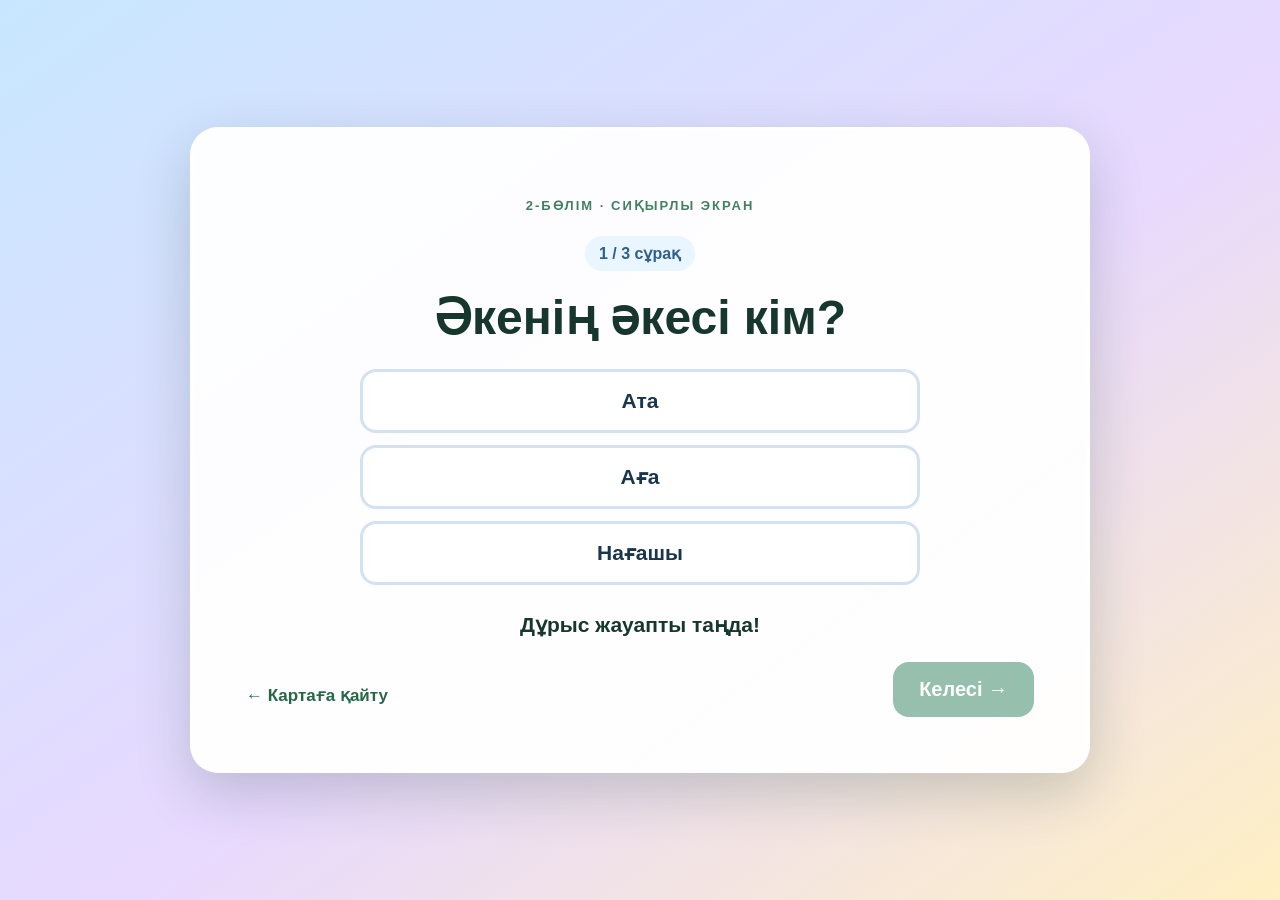
==== magic_forest_demo/quiz.html @ 9e1d38df "Add files via upload" ====
<!DOCTYPE html>
<html lang="kk">
<head>
<meta charset="UTF-8"><meta name="viewport" content="width=device-width, initial-scale=1">
<title>Сиқырлы орман — Сұрақтар</title><link rel="stylesheet" href="style.css">
</head>
<body>
<main class="scene quiz-scene">
  <div class="card wide">
    <p class="eyebrow">2-БӨЛІМ · СИҚЫРЛЫ ЭКРАН</p>
    <div id="progress" class="progress">1 / 3 сұрақ</div>
    <h1 id="question">Әкенің әкесі кім?</h1>
    <div id="answers" class="answers"></div>
    <p id="feedback" class="feedback" aria-live="polite">Дұрыс жауапты таңда!</p>
    <div class="actions">
      <a class="back" href="map.html">← Картаға қайту</a>
      <button id="next" class="button" disabled>Келесі →</button>
    </div>
  </div>
</main>
<script>
const questions = [
  {q:"Әкенің әкесі кім?", a:["Ата","Аға","Нағашы"], correct:0},
  {q:"Ананың анасы кім?", a:["Әпке","Нағашы әже","Іні"], correct:1},
  {q:"Өзіңнен үлкен ұл бала кім?", a:["Іні","Ата","Аға"], correct:2}
];
let current = 0, answered = false, score = 0;
const questionEl = document.getElementById("question");
const answersEl = document.getElementById("answers");
const feedbackEl = document.getElementById("feedback");
const progressEl = document.getElementById("progress");
const nextBtn = document.getElementById("next");

function render() {
  answered = false;
  const item = questions[current];
  progressEl.textContent = `${current + 1} / ${questions.length} сұрақ`;
  questionEl.textContent = item.q;
  feedbackEl.textContent = "Дұрыс жауапты таңда!";
  feedbackEl.className = "feedback";
  answersEl.innerHTML = "";
  nextBtn.disabled = true;
  nextBtn.textContent = current === questions.length - 1 ? "Нәтиже →" : "Келесі →";
  item.a.forEach((answer, index) => {
    const button = document.createElement("button");
    button.className = "answer";
    button.textContent = answer;
    button.onclick = () => choose(index, button);
    answersEl.appendChild(button);
  });
}
function choose(index, button) {
  if (answered) return;
  answered = true;
  const item = questions[current];
  [...answersEl.children].forEach((b, i) => {
    b.disabled = true;
    if (i === item.correct) b.classList.add("correct");
  });
  if (index === item.correct) {
    score++;
    feedbackEl.textContent = "Дұрыс! Қақпа жарқырап ашылды ✨";
    feedbackEl.className = "feedback good";
  } else {
    button.classList.add("wrong");
    feedbackEl.textContent = "Тағы бір рет ойлан! Жасыл түспен дұрыс жауап көрсетілді.";
    feedbackEl.className = "feedback bad";
  }
  nextBtn.disabled = false;
}
nextBtn.onclick = () => {
  if (current < questions.length - 1) {
    current++;
    render();
  } else {
    questionEl.textContent = `Жарайсың! Нәтиже: ${score} / ${questions.length}`;
    progressEl.textContent = "Сынақ аяқталды";
    answersEl.innerHTML = '<div class="finish">🏆 Достық еліне тағы бір қадам!</div>';
    feedbackEl.textContent = "Картаны ашып, басқа сынақтарды күте аласың.";
    feedbackEl.className = "feedback good";
    nextBtn.textContent = "Картаға оралу";
    nextBtn.onclick = () => location.href = "map.html";
  }
};
render();
</script>
</body>
</html>
---- magic_forest_demo/style.css ----
* { box-sizing: border-box; }
:root { font-family: "Trebuchet MS", Arial, sans-serif; color: #17372c; }
body { margin: 0; min-height: 100vh; }
.scene {
  min-height: 100vh; display: grid; place-items: center; padding: 24px;
  background: linear-gradient(135deg, #c6f0d2, #e9f7c8 48%, #b5e6df);
}
.forest { background: linear-gradient(145deg, #124d3b, #23704c 50%, #b6dca0); }
.map-scene { background: linear-gradient(145deg, #d8f0bd, #a9d8b3 55%, #f7e9b7); }
.quiz-scene { background: linear-gradient(145deg, #c8e7ff, #e8d9ff 55%, #fff0c4); }
.card {
  width: min(720px, 100%); padding: clamp(24px, 5vw, 52px); text-align: center;
  background: rgba(255,255,255,.94); border: 4px solid rgba(255,255,255,.75);
  border-radius: 28px; box-shadow: 0 20px 55px rgba(20,55,40,.2);
}
.card.wide { width: min(900px, 100%); }
.emoji { font-size: clamp(48px, 9vw, 84px); margin-bottom: 8px; }
.eyebrow { font-size: 13px; letter-spacing: 2px; font-weight: 800; color: #43805e; }
h1 { font-size: clamp(30px, 5vw, 48px); line-height: 1.12; margin: 12px 0; }
p { font-size: clamp(17px, 2.3vw, 21px); line-height: 1.5; }
.button {
  display: inline-block; border: 0; border-radius: 16px; padding: 16px 26px;
  background: #18734d; color: white; text-decoration: none; font-size: 20px;
  font-weight: 800; cursor: pointer; margin-top: 14px; box-shadow: 0 5px 0 #0d5135;
}
.button:hover { background: #105c3c; transform: translateY(-1px); }
.button:disabled { opacity: .45; cursor: not-allowed; box-shadow: none; }
.choices { display: grid; grid-template-columns: repeat(3, 1fr); gap: 14px; margin: 28px 0; }
.tile {
  display: flex; flex-direction: column; align-items: center; justify-content: center; gap: 10px;
  min-height: 180px; padding: 18px 12px; border: 3px solid #d8ead9; border-radius: 20px;
  background: #f7fff4; color: #17372c; text-decoration: none; font: inherit; cursor: pointer;
}
.tile span { font-size: 42px; }
.tile strong { font-size: 18px; }
.tile small { font-size: 14px; line-height: 1.3; }
.tile:hover { border-color: #4aab72; transform: translateY(-3px); }
.tile.locked { background: #f0f0e9; color: #65736a; }
.back { display: inline-block; color: #276746; font-size: 17px; font-weight: 700; text-decoration: none; margin-top: 12px; }
.progress { display: inline-block; padding: 8px 14px; background: #e9f5ff; border-radius: 999px; font-weight: 800; color: #315f88; margin: 8px 0; }
.answers { display: grid; grid-template-columns: 1fr; gap: 12px; margin: 24px auto; max-width: 560px; }
.answer { padding: 17px 20px; min-height: 60px; border: 3px solid #d4e1f1; border-radius: 16px; background: white; font-size: 21px; font-weight: 700; cursor: pointer; color: #19364c; }
.answer:hover:not(:disabled) { border-color: #679ee0; background: #f4f9ff; }
.answer:disabled { cursor: default; }
.answer.correct { background: #d8f8df; border-color: #38a65b; }
.answer.wrong { background: #ffe0df; border-color: #d85a56; }
.feedback { min-height: 32px; font-weight: 700; }
.feedback.good { color: #16723c; }
.feedback.bad { color: #a53830; }
.actions { display: flex; justify-content: space-between; align-items: center; gap: 16px; flex-wrap: wrap; }
.actions .button { margin: 0; }
.finish { padding: 28px; border-radius: 20px; background: #fff6cf; font-size: 25px; font-weight: 800; }
@media (max-width: 650px) {
  .choices { grid-template-columns: 1fr; }
  .tile { min-height: 130px; }
  .actions { justify-content: center; }
}
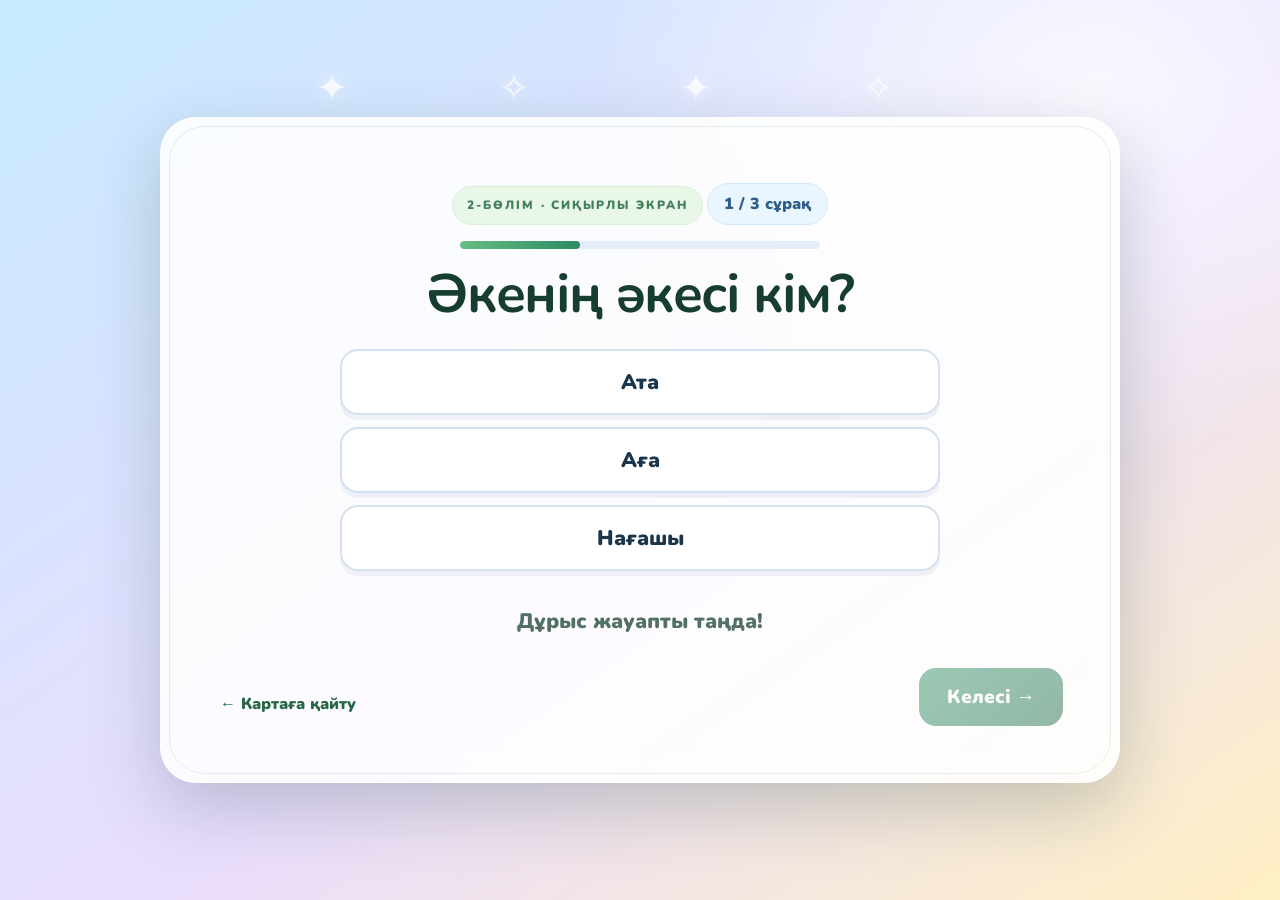
==== commit 8729576a: "Add files via upload" ====
--- a/magic_forest_demo/quiz.html
+++ b/magic_forest_demo/quiz.html
@@ -9,6 +9,7 @@
   <div class="card wide">
     <p class="eyebrow">2-БӨЛІМ · СИҚЫРЛЫ ЭКРАН</p>
     <div id="progress" class="progress">1 / 3 сұрақ</div>
+    <div class="progress-track" aria-hidden="true"><span id="progressFill"></span></div>
     <h1 id="question">Әкенің әкесі кім?</h1>
     <div id="answers" class="answers"></div>
     <p id="feedback" class="feedback" aria-live="polite">Дұрыс жауапты таңда!</p>
@@ -29,12 +30,14 @@
 const answersEl = document.getElementById("answers");
 const feedbackEl = document.getElementById("feedback");
 const progressEl = document.getElementById("progress");
+const progressFill = document.getElementById("progressFill");
 const nextBtn = document.getElementById("next");
 
 function render() {
   answered = false;
   const item = questions[current];
   progressEl.textContent = `${current + 1} / ${questions.length} сұрақ`;
+  progressFill.style.width = `${((current + 1) / questions.length) * 100}%`;
   questionEl.textContent = item.q;
   feedbackEl.textContent = "Дұрыс жауапты таңда!";
   feedbackEl.className = "feedback";
@@ -75,7 +78,8 @@
   } else {
     questionEl.textContent = `Жарайсың! Нәтиже: ${score} / ${questions.length}`;
     progressEl.textContent = "Сынақ аяқталды";
-    answersEl.innerHTML = '<div class="finish">🏆 Достық еліне тағы бір қадам!</div>';
+    progressFill.style.width = "100%";
+    answersEl.innerHTML = `<div class="finish">🏆 Достық еліне тағы бір қадам!<br><span style="display:inline-block;margin-top:10px;font-size:18px;color:#846a20">Сенің нәтижең: ${score} / ${questions.length}</span></div>`;
     feedbackEl.textContent = "Картаны ашып, басқа сынақтарды күте аласың.";
     feedbackEl.className = "feedback good";
     nextBtn.textContent = "Картаға оралу";
--- a/magic_forest_demo/style.css
+++ b/magic_forest_demo/style.css
@@ -1,57 +1,299 @@
+@import url('https://fonts.googleapis.com/css2?family=Nunito:wght@400;600;700;800;900&display=swap');
+
 * { box-sizing: border-box; }
-:root { font-family: "Trebuchet MS", Arial, sans-serif; color: #17372c; }
-body { margin: 0; min-height: 100vh; }
+:root {
+  font-family: "Nunito", "Trebuchet MS", Arial, sans-serif;
+  color: #193d32;
+  font-synthesis: none;
+  --green: #176b4b;
+  --deep-green: #104c39;
+  --mint: #d9f6d8;
+  --gold: #ffd66b;
+  --shadow: 0 24px 70px rgba(18, 54, 41, .22);
+}
+html { min-height: 100%; }
+body {
+  margin: 0;
+  min-height: 100vh;
+  overflow-x: hidden;
+  background: #e7f7d9;
+}
+body::before, body::after {
+  content: "";
+  position: fixed;
+  z-index: 0;
+  pointer-events: none;
+  border-radius: 50%;
+  filter: blur(2px);
+  opacity: .5;
+}
+body::before {
+  width: 360px; height: 360px; top: -130px; left: -100px;
+  background: radial-gradient(circle, #fff4ad 0, #fff4ad 15%, transparent 70%);
+  animation: floatGlow 9s ease-in-out infinite alternate;
+}
+body::after {
+  width: 420px; height: 420px; right: -170px; bottom: -190px;
+  background: radial-gradient(circle, #a5e7c5 0, #a5e7c5 20%, transparent 70%);
+  animation: floatGlow 11s ease-in-out infinite alternate-reverse;
+}
 .scene {
-  min-height: 100vh; display: grid; place-items: center; padding: 24px;
-  background: linear-gradient(135deg, #c6f0d2, #e9f7c8 48%, #b5e6df);
-}
-.forest { background: linear-gradient(145deg, #124d3b, #23704c 50%, #b6dca0); }
-.map-scene { background: linear-gradient(145deg, #d8f0bd, #a9d8b3 55%, #f7e9b7); }
-.quiz-scene { background: linear-gradient(145deg, #c8e7ff, #e8d9ff 55%, #fff0c4); }
+  position: relative;
+  z-index: 1;
+  isolation: isolate;
+  min-height: 100vh;
+  display: grid;
+  place-items: center;
+  padding: clamp(16px, 4vw, 42px);
+  overflow: hidden;
+  background: linear-gradient(135deg, #d6f5d8 0%, #f4f9c9 48%, #bcebdc 100%);
+}
+.scene::before {
+  content: "✦      ✧           ✦      ✧";
+  position: absolute;
+  top: 7%; left: 5%; right: 5%;
+  text-align: center;
+  color: rgba(255,255,255,.8);
+  letter-spacing: clamp(12px, 6vw, 70px);
+  font-size: clamp(20px, 4vw, 38px);
+  text-shadow: 0 0 18px rgba(255,255,255,.8);
+  animation: twinkle 3s ease-in-out infinite alternate;
+  pointer-events: none;
+}
+.forest {
+  background:
+    radial-gradient(ellipse at 15% 85%, rgba(121, 210, 121, .42), transparent 36%),
+    radial-gradient(ellipse at 90% 15%, rgba(255, 231, 139, .28), transparent 34%),
+    linear-gradient(145deg, #0d4938, #176447 48%, #78b979);
+}
+.forest::after {
+  content: "🌲     🌿      🌳        🍄       🌲";
+  position: absolute; bottom: 1%; left: 0; right: 0;
+  text-align: center; font-size: clamp(24px, 5vw, 52px);
+  opacity: .5; letter-spacing: clamp(0px, 2vw, 24px);
+  animation: forestSway 5s ease-in-out infinite alternate;
+  pointer-events: none;
+}
+.map-scene {
+  background:
+    radial-gradient(ellipse at 10% 10%, rgba(255,255,255,.65), transparent 30%),
+    linear-gradient(145deg, #dff6b9, #b0e2bf 55%, #fff0b9);
+}
+.quiz-scene {
+  background:
+    radial-gradient(ellipse at 85% 10%, rgba(255,255,255,.8), transparent 32%),
+    linear-gradient(145deg, #c7ebff, #e9ddff 55%, #fff0c4);
+}
 .card {
-  width: min(720px, 100%); padding: clamp(24px, 5vw, 52px); text-align: center;
-  background: rgba(255,255,255,.94); border: 4px solid rgba(255,255,255,.75);
-  border-radius: 28px; box-shadow: 0 20px 55px rgba(20,55,40,.2);
-}
-.card.wide { width: min(900px, 100%); }
-.emoji { font-size: clamp(48px, 9vw, 84px); margin-bottom: 8px; }
-.eyebrow { font-size: 13px; letter-spacing: 2px; font-weight: 800; color: #43805e; }
-h1 { font-size: clamp(30px, 5vw, 48px); line-height: 1.12; margin: 12px 0; }
-p { font-size: clamp(17px, 2.3vw, 21px); line-height: 1.5; }
+  position: relative;
+  width: min(740px, 100%);
+  padding: clamp(25px, 5vw, 56px);
+  text-align: center;
+  background: rgba(255,255,255,.88);
+  border: 1px solid rgba(255,255,255,.95);
+  border-radius: clamp(24px, 4vw, 36px);
+  box-shadow: var(--shadow), inset 0 1px 0 rgba(255,255,255,.95);
+  backdrop-filter: blur(14px);
+  animation: cardIn .75s cubic-bezier(.2,.8,.2,1) both;
+}
+.card::before {
+  content: "";
+  position: absolute; inset: 8px;
+  border: 1px solid rgba(66, 143, 93, .13);
+  border-radius: inherit;
+  pointer-events: none;
+}
+.card.wide { width: min(960px, 100%); }
+.emoji {
+  font-size: clamp(58px, 10vw, 100px);
+  margin-bottom: 10px;
+  filter: drop-shadow(0 12px 12px rgba(17, 65, 43, .15));
+  animation: bob 3.4s ease-in-out infinite;
+}
+.eyebrow {
+  display: inline-flex;
+  align-items: center;
+  justify-content: center;
+  gap: 8px;
+  font-size: 12px;
+  letter-spacing: 2.1px;
+  font-weight: 900;
+  color: #43805e;
+  background: #e9f7e8;
+  border: 1px solid #d8efd7;
+  border-radius: 999px;
+  padding: 9px 14px;
+}
+h1 {
+  font-size: clamp(32px, 5.3vw, 54px);
+  line-height: 1.08;
+  letter-spacing: -1.4px;
+  margin: 16px 0;
+  color: #163d2f;
+}
+p { font-size: clamp(17px, 2.3vw, 21px); line-height: 1.6; }
+.card > p:not(.eyebrow) { color: #527064; }
 .button {
-  display: inline-block; border: 0; border-radius: 16px; padding: 16px 26px;
-  background: #18734d; color: white; text-decoration: none; font-size: 20px;
-  font-weight: 800; cursor: pointer; margin-top: 14px; box-shadow: 0 5px 0 #0d5135;
-}
-.button:hover { background: #105c3c; transform: translateY(-1px); }
+  display: inline-flex;
+  align-items: center;
+  justify-content: center;
+  gap: 10px;
+  border: 0;
+  border-radius: 17px;
+  padding: 16px 28px;
+  background: linear-gradient(135deg, #21885a, #126342);
+  color: white;
+  text-decoration: none;
+  font: inherit;
+  font-size: 19px;
+  font-weight: 900;
+  cursor: pointer;
+  margin-top: 14px;
+  box-shadow: 0 6px 0 #0b4b32, 0 12px 24px rgba(19, 104, 66, .2);
+  transition: transform .2s ease, box-shadow .2s ease, filter .2s ease;
+}
+.button:hover:not(:disabled) {
+  transform: translateY(-3px);
+  box-shadow: 0 9px 0 #0b4b32, 0 17px 30px rgba(19, 104, 66, .24);
+  filter: brightness(1.06);
+}
+.button:active:not(:disabled) { transform: translateY(2px); box-shadow: 0 3px 0 #0b4b32; }
+.button:focus-visible, .tile:focus-visible, .answer:focus-visible, .back:focus-visible {
+  outline: 4px solid #f4bf3e;
+  outline-offset: 4px;
+}
 .button:disabled { opacity: .45; cursor: not-allowed; box-shadow: none; }
-.choices { display: grid; grid-template-columns: repeat(3, 1fr); gap: 14px; margin: 28px 0; }
+.choices {
+  display: grid;
+  grid-template-columns: repeat(3, minmax(0, 1fr));
+  gap: 16px;
+  margin: 30px 0;
+}
 .tile {
-  display: flex; flex-direction: column; align-items: center; justify-content: center; gap: 10px;
-  min-height: 180px; padding: 18px 12px; border: 3px solid #d8ead9; border-radius: 20px;
-  background: #f7fff4; color: #17372c; text-decoration: none; font: inherit; cursor: pointer;
-}
-.tile span { font-size: 42px; }
-.tile strong { font-size: 18px; }
-.tile small { font-size: 14px; line-height: 1.3; }
-.tile:hover { border-color: #4aab72; transform: translateY(-3px); }
-.tile.locked { background: #f0f0e9; color: #65736a; }
-.back { display: inline-block; color: #276746; font-size: 17px; font-weight: 700; text-decoration: none; margin-top: 12px; }
-.progress { display: inline-block; padding: 8px 14px; background: #e9f5ff; border-radius: 999px; font-weight: 800; color: #315f88; margin: 8px 0; }
-.answers { display: grid; grid-template-columns: 1fr; gap: 12px; margin: 24px auto; max-width: 560px; }
-.answer { padding: 17px 20px; min-height: 60px; border: 3px solid #d4e1f1; border-radius: 16px; background: white; font-size: 21px; font-weight: 700; cursor: pointer; color: #19364c; }
-.answer:hover:not(:disabled) { border-color: #679ee0; background: #f4f9ff; }
+  position: relative;
+  display: flex;
+  flex-direction: column;
+  align-items: center;
+  justify-content: center;
+  gap: 11px;
+  min-height: 190px;
+  padding: 22px 14px;
+  border: 2px solid #d8ead9;
+  border-radius: 24px;
+  background: linear-gradient(160deg, #ffffff, #f3fff0);
+  color: #17372c;
+  text-decoration: none;
+  font: inherit;
+  cursor: pointer;
+  box-shadow: 0 8px 18px rgba(38, 91, 58, .07);
+  transition: transform .25s ease, border-color .25s ease, box-shadow .25s ease;
+  overflow: hidden;
+}
+.tile::before {
+  content: "";
+  position: absolute; top: -70%; left: -60%;
+  width: 45%; height: 240%;
+  transform: rotate(24deg);
+  background: rgba(255,255,255,.55);
+  transition: left .45s ease;
+}
+.tile:hover {
+  border-color: #6ab782;
+  transform: translateY(-6px) rotate(-.5deg);
+  box-shadow: 0 16px 28px rgba(38, 91, 58, .13);
+}
+.tile:hover::before { left: 130%; }
+.tile span { font-size: 48px; filter: drop-shadow(0 5px 4px rgba(0,0,0,.08)); transition: transform .25s ease; }
+.tile:hover span { transform: scale(1.13) rotate(-5deg); }
+.tile strong { font-size: 18px; position: relative; }
+.tile small { font-size: 14px; line-height: 1.4; color: #71867a; position: relative; }
+.tile.locked { background: linear-gradient(160deg, #f4f4ed, #e9eee5); color: #65736a; border-style: dashed; }
+.tile.locked:hover { transform: none; box-shadow: 0 8px 18px rgba(38,91,58,.07); }
+.back {
+  display: inline-flex;
+  align-items: center;
+  gap: 6px;
+  color: #276746;
+  font-size: 16px;
+  font-weight: 900;
+  text-decoration: none;
+  margin-top: 14px;
+  padding: 8px 3px;
+  transition: gap .2s ease, color .2s ease;
+}
+.back:hover { gap: 11px; color: #103e2c; }
+.progress {
+  display: inline-flex;
+  align-items: center;
+  padding: 9px 16px;
+  background: #e9f5ff;
+  border: 1px solid #d3e8fb;
+  border-radius: 999px;
+  font-weight: 900;
+  color: #315f88;
+  margin: 8px 0 16px;
+}
+.progress-track { height: 8px; width: min(360px, 100%); margin: 0 auto 16px; border-radius: 99px; background: #e4edf7; overflow: hidden; }
+.progress-track span { display: block; height: 100%; width: 33.333%; border-radius: inherit; background: linear-gradient(90deg, #66bd82, #2c8c63); transition: width .35s ease; }
+.answers { display: grid; grid-template-columns: 1fr; gap: 12px; margin: 26px auto; max-width: 600px; }
+.answer {
+  position: relative;
+  padding: 17px 22px;
+  min-height: 64px;
+  border: 2px solid #d4e1f1;
+  border-radius: 18px;
+  background: rgba(255,255,255,.9);
+  font: inherit;
+  font-size: 21px;
+  font-weight: 900;
+  cursor: pointer;
+  color: #19364c;
+  box-shadow: 0 5px 0 rgba(50, 92, 133, .07);
+  transition: transform .18s ease, border-color .18s ease, background .18s ease;
+}
+.answer:hover:not(:disabled) { border-color: #679ee0; background: #f4f9ff; transform: translateY(-2px); }
 .answer:disabled { cursor: default; }
-.answer.correct { background: #d8f8df; border-color: #38a65b; }
-.answer.wrong { background: #ffe0df; border-color: #d85a56; }
-.feedback { min-height: 32px; font-weight: 700; }
-.feedback.good { color: #16723c; }
-.feedback.bad { color: #a53830; }
-.actions { display: flex; justify-content: space-between; align-items: center; gap: 16px; flex-wrap: wrap; }
+.answer.correct { background: #d8f8df; border-color: #38a65b; animation: correctPop .35s ease both; }
+.answer.wrong { background: #ffe0df; border-color: #d85a56; animation: shake .35s ease both; }
+.feedback {
+  min-height: 34px;
+  padding: 8px 12px;
+  border-radius: 12px;
+  font-weight: 900;
+  color: #61786c;
+}
+.feedback.good { color: #16723c; background: #e9f9eb; }
+.feedback.bad { color: #a53830; background: #fff0ed; }
+.actions { display: flex; justify-content: space-between; align-items: center; gap: 16px; flex-wrap: wrap; margin-top: 18px; }
 .actions .button { margin: 0; }
-.finish { padding: 28px; border-radius: 20px; background: #fff6cf; font-size: 25px; font-weight: 800; }
-@media (max-width: 650px) {
-  .choices { grid-template-columns: 1fr; }
-  .tile { min-height: 130px; }
+.finish {
+  padding: 30px 20px;
+  border: 1px solid #f4df8e;
+  border-radius: 24px;
+  background: linear-gradient(135deg, #fff9d8, #fff0ae);
+  font-size: clamp(22px, 4vw, 30px);
+  font-weight: 900;
+  box-shadow: inset 0 1px 0 white;
+  animation: cardIn .45s ease both;
+}
+@keyframes cardIn {
+  from { opacity: 0; transform: translateY(22px) scale(.98); }
+  to { opacity: 1; transform: translateY(0) scale(1); }
+}
+@keyframes bob { 0%,100% { transform: translateY(0) rotate(-2deg); } 50% { transform: translateY(-10px) rotate(2deg); } }
+@keyframes twinkle { from { opacity: .45; transform: translateY(0); } to { opacity: 1; transform: translateY(6px); } }
+@keyframes floatGlow { from { transform: translate(0,0) scale(1); } to { transform: translate(24px,16px) scale(1.08); } }
+@keyframes forestSway { from { transform: translateX(-8px); } to { transform: translateX(8px); } }
+@keyframes correctPop { 50% { transform: scale(1.025); } }
+@keyframes shake { 25%,75% { transform: translateX(-4px); } 50% { transform: translateX(4px); } }
+@media (max-width: 700px) {
+  .choices { grid-template-columns: 1fr; gap: 12px; }
+  .tile { min-height: 135px; }
   .actions { justify-content: center; }
-}
+  .actions .back { order: 2; }
+  .actions .button { order: 1; }
+  h1 { letter-spacing: -.8px; }
+}
+@media (prefers-reduced-motion: reduce) {
+  *, *::before, *::after { animation-duration: .01ms !important; animation-iteration-count: 1 !important; scroll-behavior: auto !important; transition-duration: .01ms !important; }
+}
